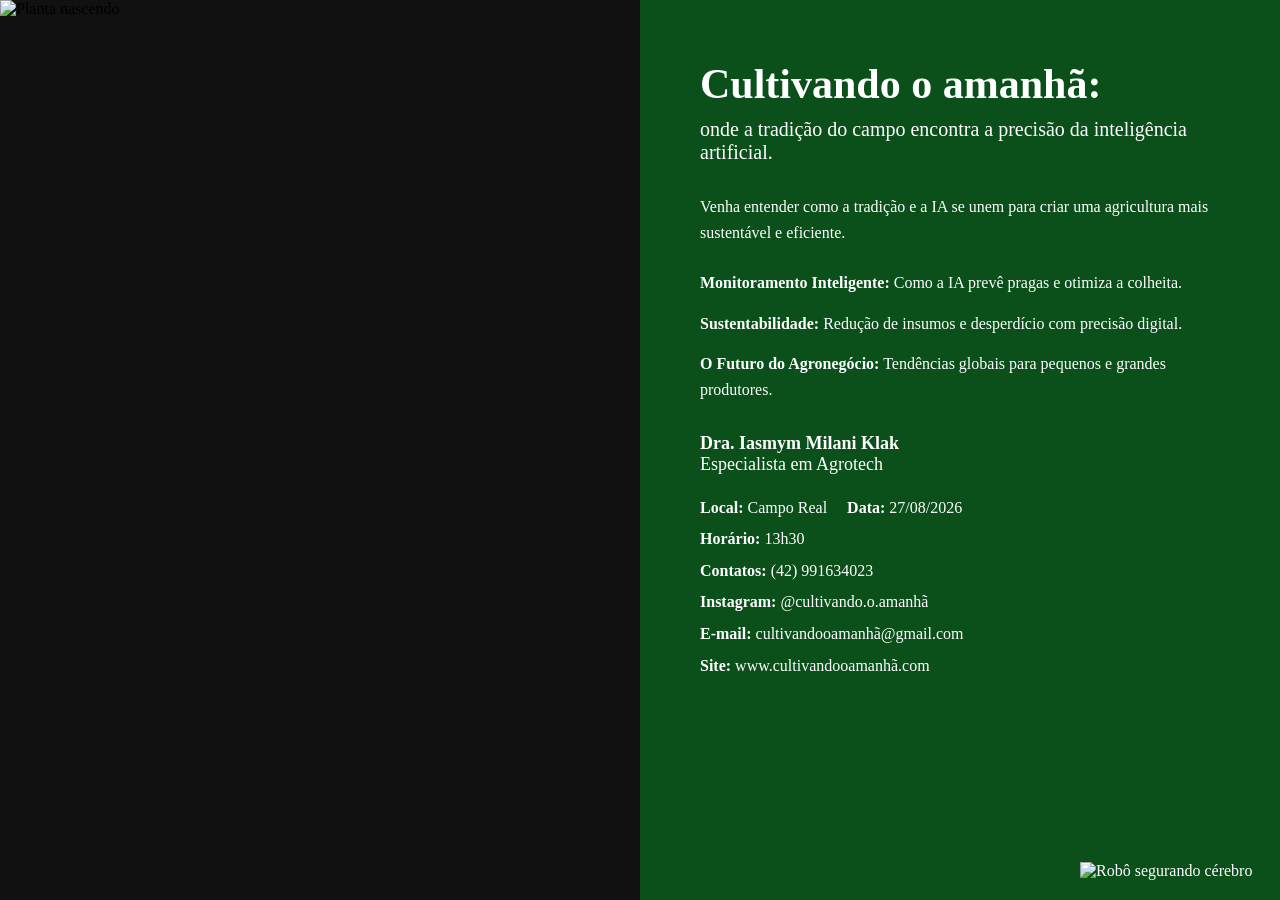
==== Projeto Figma/inex.html @ c0c15e92 "Add files via upload" ====
<!DOCTYPE html>
<html lang="pt-BR">
<head>
    <meta charset="UTF-8">
    <meta name="viewport" content="width=device-width, initial-scale=1.0">
    <title>Cultivando o Amanhã</title>
    <link rel="stylesheet" href="style.css">
</head>

<body>

<div class="container">

    <div class="imagem-esquerda">
        <img src="planta.jpg" alt="Planta nascendo">
    </div>

    <div class="conteudo-direita">

        <h1>Cultivando o amanhã:</h1>

        <h2>onde a tradição do campo encontra a precisão da inteligência artificial.</h2>

        <p class="descricao">
        Venha entender como a tradição e a IA se unem para criar uma agricultura mais sustentável e eficiente.
        </p>

        <p>
        <strong>Monitoramento Inteligente:</strong> Como a IA prevê pragas e otimiza a colheita.
        </p>

        <p>
        <strong>Sustentabilidade:</strong> Redução de insumos e desperdício com precisão digital.
        </p>

        <p>
        <strong>O Futuro do Agronegócio:</strong> Tendências globais para pequenos e grandes produtores.
        </p>

        <div class="palestrante">
            <strong>Dra. Iasmym Milani Klak</strong><br>
            Especialista em Agrotech
        </div>

        <div class="info">
            <p><strong>Local:</strong> Campo Real &nbsp;&nbsp;&nbsp; <strong>Data:</strong> 27/08/2026</p>
            <p><strong>Horário:</strong> 13h30</p>
            <p><strong>Contatos:</strong> (42) 991634023</p>
            <p><strong>Instagram:</strong> @cultivando.o.amanhã</p>
            <p><strong>E-mail:</strong> cultivandooamanhã@gmail.com</p>
            <p><strong>Site:</strong> www.cultivandooamanhã.com</p>
        </div>

        <img class="robo" src="robo-cerebro.png" alt="Robô segurando cérebro">

    </div>

</div>

</body>
</html>
---- Projeto Figma/style.css ----
*{
    margin:0;
    padding:0;
    box-sizing:border-box;
}

body{
    font-family: Georgia, serif;
    background:#111;
}

.container{
    display:flex;
    width:100%;
    height:100vh;
}

.imagem-esquerda{
    width:50%;
}

.imagem-esquerda img{
    width:100%;
    height:100%;
    object-fit:cover;
}

.conteudo-direita{
    width:50%;
    background:#0b4f1a;
    color:white;
    padding:60px;
    position:relative;
}

h1{
    font-size:42px;
    margin-bottom:10px;
}

h2{
    font-size:20px;
    font-weight:normal;
    margin-bottom:30px;
}

.descricao{
    margin-bottom:25px;
}

p{
    font-size:16px;
    line-height:1.6;
    margin-bottom:15px;
}

.palestrante{
    margin-top:30px;
    margin-bottom:20px;
    font-size:18px;
}

.info p{
    margin-bottom:6px;
}

.robo{
    position:absolute;
    right:20px;
    bottom:20px;
    width:180px;
}
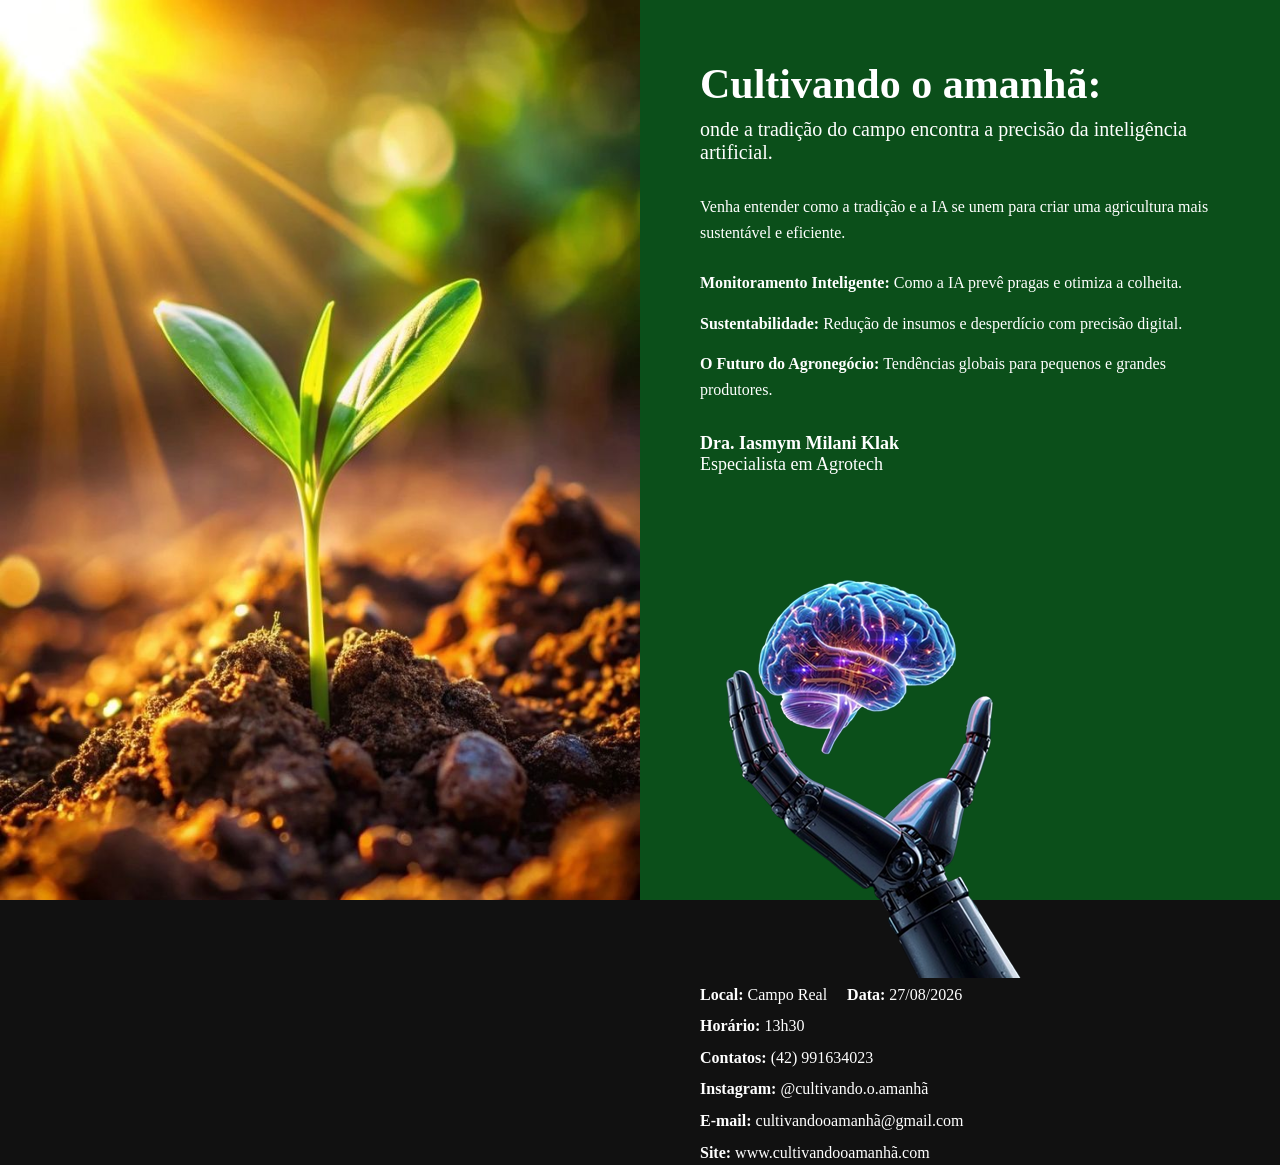
==== commit 3cd5f35a: "Update inex.html" ====
--- a/Projeto Figma/inex.html
+++ b/Projeto Figma/inex.html
@@ -12,34 +12,36 @@
 <div class="container">
 
     <div class="imagem-esquerda">
-        <img src="planta.jpg" alt="Planta nascendo">
+        <img src="broto.jpg" alt="Planta nascendo">
     </div>
 
     <div class="conteudo-direita">
-
         <h1>Cultivando o amanhã:</h1>
-
         <h2>onde a tradição do campo encontra a precisão da inteligência artificial.</h2>
 
         <p class="descricao">
-        Venha entender como a tradição e a IA se unem para criar uma agricultura mais sustentável e eficiente.
+            Venha entender como a tradição e a IA se unem para criar uma agricultura mais sustentável e eficiente.
         </p>
 
         <p>
-        <strong>Monitoramento Inteligente:</strong> Como a IA prevê pragas e otimiza a colheita.
+            <strong>Monitoramento Inteligente:</strong> Como a IA prevê pragas e otimiza a colheita.
         </p>
 
         <p>
-        <strong>Sustentabilidade:</strong> Redução de insumos e desperdício com precisão digital.
+            <strong>Sustentabilidade:</strong> Redução de insumos e desperdício com precisão digital.
         </p>
 
         <p>
-        <strong>O Futuro do Agronegócio:</strong> Tendências globais para pequenos e grandes produtores.
+            <strong>O Futuro do Agronegócio:</strong> Tendências globais para pequenos e grandes produtores.
         </p>
 
         <div class="palestrante">
             <strong>Dra. Iasmym Milani Klak</strong><br>
             Especialista em Agrotech
+        </div>
+
+        <div class="imagem-direita">
+            <img src="IA.png" alt="Robô segurando cérebro">
         </div>
 
         <div class="info">
@@ -51,11 +53,9 @@
             <p><strong>Site:</strong> www.cultivandooamanhã.com</p>
         </div>
 
-        <img class="robo" src="robo-cerebro.png" alt="Robô segurando cérebro">
-
     </div>
 
 </div>
 
 </body>
-</html>+</html>
